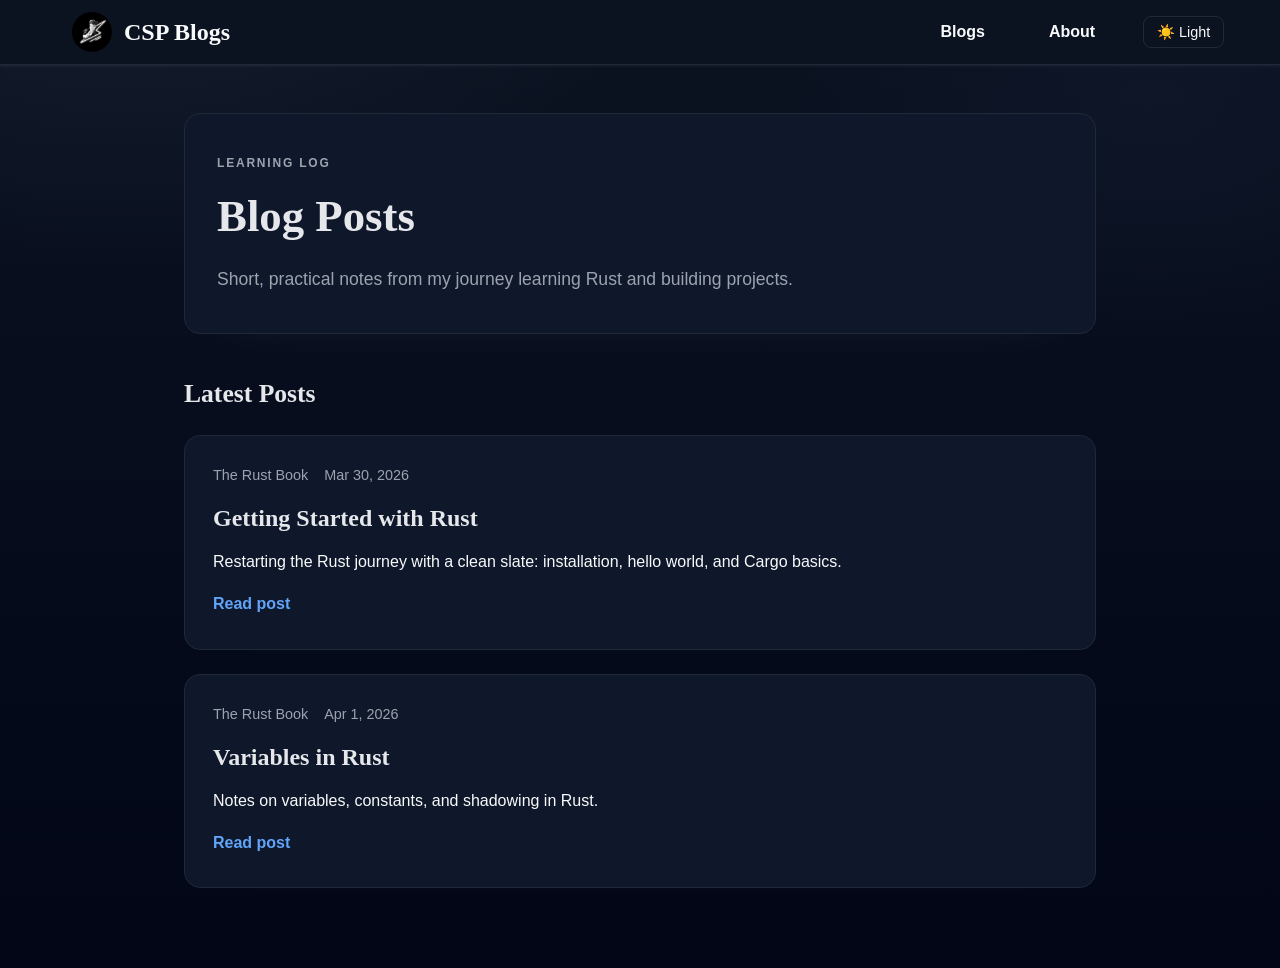
==== index.html @ 83ee53d1 "made it static html + css only" ====
<!DOCTYPE html>
<html lang="en">

<head>
    <meta charset="UTF-8">
    <meta name="viewport" content="width=device-width, initial-scale=1.0">
    <link rel="stylesheet" href="styles.css">
    <title>Blogs</title>
</head>

<body>
    <nav>
    <div>
        <a href="/" id="nav-brand">
            <img src="/favicon.ico" alt="logo" width="32" height="32" />
            CSP Blogs
        </a>
        <div>
            <a href="/blogs">Blogs</a>
            <a href="https://portfolio-seven-iota-23.vercel.app/">About</a>
            <button id="theme-toggle">🌙 Dark</button>
        </div>
    </div>
</nav>

    <main class="page">
        <header class="hero">
            <p class="eyebrow">Learning Log</p>
            <h1>Blog Posts</h1>
            <p class="subtitle">Short, practical notes from my journey learning Rust and building projects.</p>
        </header>

        <section class="list">
            <h2>Latest Posts</h2>
            <div class="cards">
                
                    <article class="card">
                        <div class="card-meta">
                            <span>The Rust Book</span>
                            <span>Mar 30, 2026</span>
                        </div>
                        <h3><a href="/blogs/getting-started-with-rust">Getting Started with Rust</a></h3>
                        <p>Restarting the Rust journey with a clean slate: installation, hello world, and Cargo basics.</p>
                        <a class="card-link" href="/blogs/getting-started-with-rust">Read post</a>
                    </article>
                
                    <article class="card">
                        <div class="card-meta">
                            <span>The Rust Book</span>
                            <span>Apr 1, 2026</span>
                        </div>
                        <h3><a href="/blogs/variables-in-rust">Variables in Rust</a></h3>
                        <p>Notes on variables, constants, and shadowing in Rust.</p>
                        <a class="card-link" href="/blogs/variables-in-rust">Read post</a>
                    </article>
                
            </div>
        </section>
    </main>

    <script src="script.js"></script>
</body>

</html>
---- styles.css ----
/* Use only system fonts; no external imports */

/* Base Theme Variables */
:root {
    --bg-color: #ffffff;
    --text-color: #111827;
    --muted-color: #6b7280;
    --link-hover: #1d4ed8;
    --nav-border: #e5e7eb;
    --shadow-color: rgba(0, 0, 0, 0.08);
    --surface: #ffffff;
    --surface-2: #f8fafc;
    --accent: #0f172a;
    --code-bg: #0b1020;
    --code-text: #e2e8f0;
}

[data-theme="dark"] {
    --bg-color: #0b1220;
    --text-color: #f9fafb;
    --muted-color: #9ca3af;
    --link-hover: #60a5fa;
    --nav-border: #1f2937;
    --shadow-color: rgba(255, 255, 255, 0.08);
    --surface: #0f172a;
    --surface-2: #111827;
    --accent: #e5e7eb;
    --code-bg: #020617;
    --code-text: #e2e8f0;
}

/* Reset */
* {
    margin: 0;
    padding: 0;
    box-sizing: border-box;
    transition: color 0.2s ease, background-color 0.2s ease;
}

body {
    font-family: -apple-system, BlinkMacSystemFont, "Segoe UI", "Roboto", "Helvetica Neue",
        Arial, "Noto Sans", "Liberation Sans", sans-serif;
    color: var(--text-color);
    background: radial-gradient(1200px 800px at 10% -10%, #e0f2fe 0%, rgba(224, 242, 254, 0) 45%),
        radial-gradient(900px 600px at 90% 10%, #fef3c7 0%, rgba(254, 243, 199, 0) 40%),
        linear-gradient(180deg, var(--surface-2) 0%, var(--bg-color) 100%);
    min-height: 100vh;
    line-height: 1.6;
}

html[data-theme="dark"] body {
    background: radial-gradient(1200px 800px at 10% -10%, rgba(30, 41, 59, 0.65) 0%, rgba(30, 41, 59, 0) 45%),
        radial-gradient(900px 600px at 90% 10%, rgba(15, 23, 42, 0.85) 0%, rgba(15, 23, 42, 0) 40%),
        linear-gradient(180deg, #0b1220 0%, #020617 100%);
}

/* Navbar Styles */
nav {
    background-color: var(--bg-color);
    border-bottom: 1px solid var(--nav-border);
    box-shadow: 0 1px 3px 0 var(--shadow-color);
    position: sticky;
    top: 0;
    z-index: 1000;
    color: var(--text-color);
}

nav>div {
    max-width: 1200px;
    margin: 0 auto;
    padding: 0 1rem;
    display: flex;
    justify-content: space-between;
    align-items: center;
    height: 4rem;
}

/* Logo */
nav>div>a img {
    width: 40px;
    height: auto;
    border-radius: 0.375rem;
}

/* Links container */
nav>div>div {
    display: flex;
    gap: 2rem;
    align-items: center;
}

/* Links */
nav a {
    text-decoration: none;
    color: var(--text-color);
    font-weight: 600;
    font-size: 1rem;
    padding: 0.5rem 1rem;
    transition: all 0.2s ease;
    position: relative;
}

nav a:hover {
    color: var(--link-hover);
}

/* Brand */
nav #nav-brand {
    display: flex;
    align-items: center;
    gap: 0.75rem;
    text-decoration: none;
    font-weight: 700;
    font-size: 1.5rem;
    color: var(--text-color);
    font-family: "Times New Roman", "Noto Serif", "Liberation Serif", serif;
}

/* Theme Toggle Button */
nav #theme-toggle {
    cursor: pointer;
    background: none;
    border: 1px solid var(--nav-border);
    border-radius: 0.5rem;
    padding: 0.4rem 0.8rem;
    font-size: 0.9rem;
    transition: all 0.2s ease;
    color: var(--text-color);
}

nav #theme-toggle:hover {
    color: var(--link-hover);
}

.page {
    max-width: 960px;
    margin: 0 auto;
    padding: 3rem 1.5rem 5rem;
}

.hero {
    background: var(--surface);
    border: 1px solid var(--nav-border);
    border-radius: 1rem;
    padding: 2.5rem 2rem;
    box-shadow: 0 20px 60px -40px var(--shadow-color);
}

.eyebrow {
    text-transform: uppercase;
    letter-spacing: 0.15em;
    font-size: 0.75rem;
    color: var(--muted-color);
    font-weight: 600;
}

.hero h1 {
    font-family: "Times New Roman", "Noto Serif", "Liberation Serif", serif;
    font-size: clamp(2.2rem, 3.5vw, 3.2rem);
    margin: 0.5rem 0 0.75rem;
    color: var(--accent);
}

.subtitle {
    font-size: 1.1rem;
    color: var(--muted-color);
    max-width: 40rem;
}

.meta {
    display: flex;
    gap: 1.5rem;
    margin-top: 1.5rem;
    color: var(--muted-color);
    font-size: 0.95rem;
}

.post {
    margin-top: 2.5rem;
    background: var(--surface);
    border: 1px solid var(--nav-border);
    border-radius: 1rem;
    padding: 2.5rem 2rem;
    box-shadow: 0 20px 60px -45px var(--shadow-color);
}

.list {
    margin-top: 2.5rem;
}

.list h2 {
    font-family: "Times New Roman", "Noto Serif", "Liberation Serif", serif;
    font-size: 1.6rem;
    margin-bottom: 1.25rem;
    color: var(--accent);
}

.cards {
    display: grid;
    gap: 1.5rem;
}

.card {
    background: var(--surface);
    border: 1px solid var(--nav-border);
    border-radius: 1rem;
    padding: 1.75rem 1.75rem 2rem;
    box-shadow: 0 18px 50px -45px var(--shadow-color);
}

.card-meta {
    display: flex;
    gap: 1rem;
    color: var(--muted-color);
    font-size: 0.9rem;
    margin-bottom: 0.75rem;
}

.card h3 {
    font-family: "Times New Roman", "Noto Serif", "Liberation Serif", serif;
    font-size: 1.5rem;
    margin-bottom: 0.75rem;
}

.card h3 a {
    color: var(--accent);
    text-decoration: none;
}

.card h3 a:hover {
    color: var(--link-hover);
}

.card p {
    color: var(--text-color);
    margin-bottom: 1rem;
}

.card-link {
    display: inline-flex;
    align-items: center;
    gap: 0.35rem;
    font-weight: 600;
    color: var(--link-hover);
    text-decoration: none;
}

.card-link:hover {
    text-decoration: underline;
}

.post section {
    margin-top: 2rem;
}

.post section:first-of-type {
    margin-top: 0;
}

.post-separator {
    border: none;
    border-top: 1px solid var(--nav-border);
    margin: 2rem 0;
}

.post h2 {
    font-family: "Times New Roman", "Noto Serif", "Liberation Serif", serif;
    font-size: 1.5rem;
    margin-bottom: 0.75rem;
    color: var(--accent);
}

.post p {
    margin-bottom: 1rem;
}

.line-bold {
    font-weight: 600;
}

.line-tone-accent {
    color: var(--accent);
}

.line-tone-muted {
    color: var(--muted-color);
}

.line-tone-warm {
    color: #f59e0b;
}

.highlight {
    display: inline-block;
    padding: 0.05em 0.35em;
    border-radius: 0.45em;
    font-weight: 600;
    background: linear-gradient(120deg, rgba(250, 204, 21, 0.22), rgba(249, 115, 22, 0.18));
    color: inherit;
}

.highlight-strong {
    background: linear-gradient(120deg, rgba(59, 130, 246, 0.22), rgba(14, 165, 233, 0.2));
    border: 1px solid rgba(59, 130, 246, 0.35);
}

.highlight code {
    background: none;
    color: inherit;
    padding: 0;
}

.post ul {
    list-style: square;
    padding-left: 1.25rem;
    color: var(--text-color);
}

.post li {
    margin-bottom: 0.5rem;
}

pre {
    background: var(--code-bg);
    color: var(--code-text);
    padding: 1rem 1.25rem;
    border-radius: 0.75rem;
    overflow-x: auto;
    margin: 1rem 0 1.25rem;
    font-size: 0.95rem;
    position: relative;
}

.copy-btn {
    position: absolute;
    top: 0.75rem;
    right: 0.75rem;
    border: 1px solid rgba(255, 255, 255, 0.2);
    background: rgba(15, 23, 42, 0.8);
    color: #e2e8f0;
    font-size: 0.8rem;
    padding: 0.35rem 0.6rem;
    border-radius: 0.5rem;
    cursor: pointer;
}

.copy-btn:hover {
    background: rgba(30, 41, 59, 0.9);
}

code {
    font-family: "SFMono-Regular", "Menlo", "Consolas", monospace;
}

.closing {
    background: linear-gradient(135deg, rgba(37, 99, 235, 0.08), rgba(14, 165, 233, 0.05));
    border-radius: 0.75rem;
    padding: 1.5rem;
}

@media (max-width: 720px) {
    .meta {
        flex-direction: column;
        gap: 0.5rem;
    }

    .hero,
    .post {
        padding: 2rem 1.5rem;
    }
}
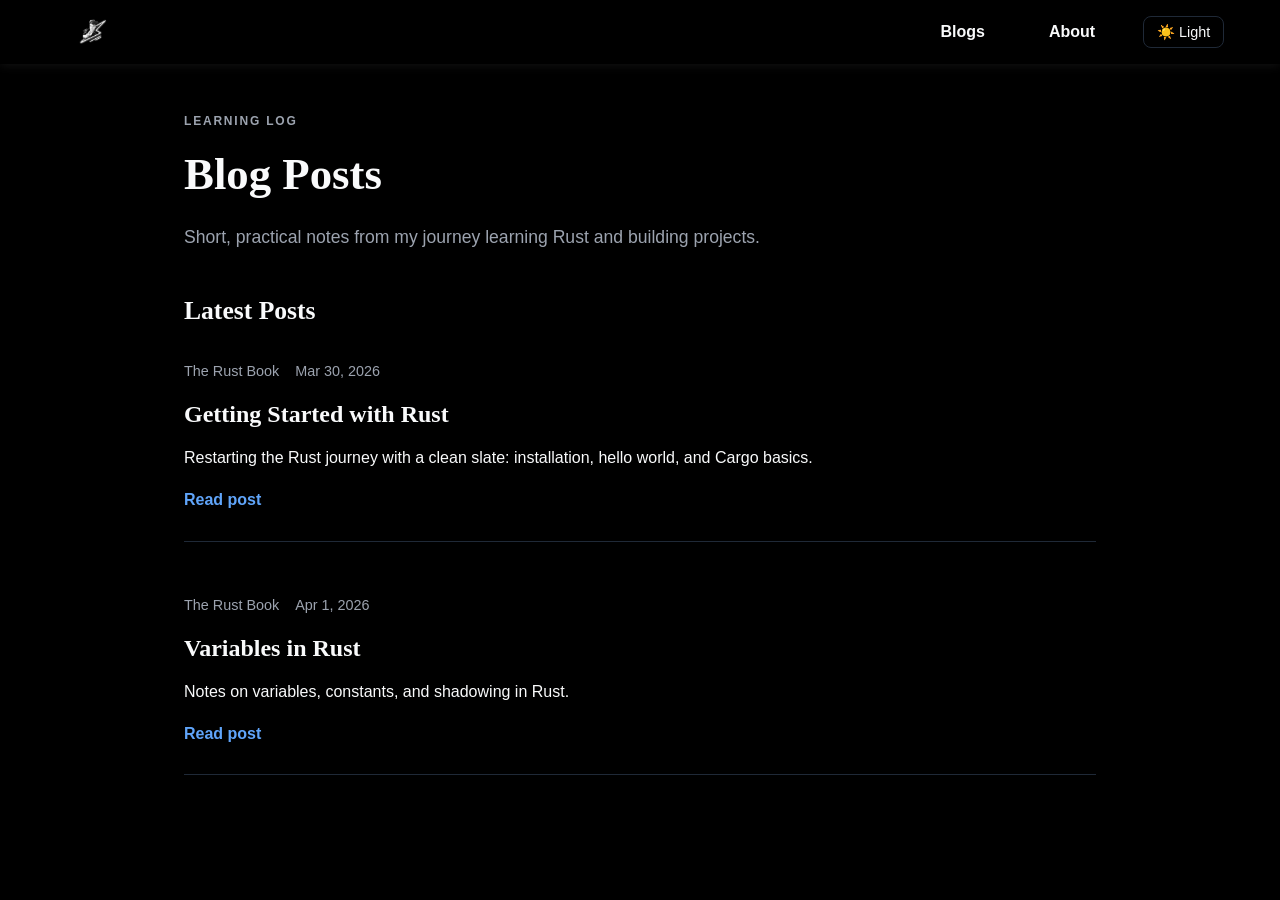
==== commit de1615a5: "css refractor" ====
--- a/index.html
+++ b/index.html
@@ -1,64 +1,54 @@
 <!DOCTYPE html>
 <html lang="en">
-
 <head>
     <meta charset="UTF-8">
     <meta name="viewport" content="width=device-width, initial-scale=1.0">
     <link rel="stylesheet" href="styles.css">
     <title>Blogs</title>
 </head>
-
 <body>
     <nav>
-    <div>
-        <a href="/" id="nav-brand">
-            <img src="/favicon.ico" alt="logo" width="32" height="32" />
-            CSP Blogs
-        </a>
         <div>
-            <a href="/blogs">Blogs</a>
-            <a href="https://portfolio-seven-iota-23.vercel.app/">About</a>
-            <button id="theme-toggle">🌙 Dark</button>
+            <a href="/" id="nav-brand">
+                <img src="/favicon.ico" alt="logo" width="32" height="32" />
+            </a>
+            <div>
+                <a href="/blogs">Blogs</a>
+                <a href="https://portfolio-seven-iota-23.vercel.app/">About</a>
+                <button id="theme-toggle">🌙 Dark</button>
+            </div>
         </div>
-    </div>
-</nav>
-
+    </nav>
     <main class="page">
         <header class="hero">
             <p class="eyebrow">Learning Log</p>
             <h1>Blog Posts</h1>
             <p class="subtitle">Short, practical notes from my journey learning Rust and building projects.</p>
         </header>
-
         <section class="list">
             <h2>Latest Posts</h2>
             <div class="cards">
-                
-                    <article class="card">
-                        <div class="card-meta">
-                            <span>The Rust Book</span>
-                            <span>Mar 30, 2026</span>
-                        </div>
-                        <h3><a href="/blogs/getting-started-with-rust">Getting Started with Rust</a></h3>
-                        <p>Restarting the Rust journey with a clean slate: installation, hello world, and Cargo basics.</p>
-                        <a class="card-link" href="/blogs/getting-started-with-rust">Read post</a>
-                    </article>
-                
-                    <article class="card">
-                        <div class="card-meta">
-                            <span>The Rust Book</span>
-                            <span>Apr 1, 2026</span>
-                        </div>
-                        <h3><a href="/blogs/variables-in-rust">Variables in Rust</a></h3>
-                        <p>Notes on variables, constants, and shadowing in Rust.</p>
-                        <a class="card-link" href="/blogs/variables-in-rust">Read post</a>
-                    </article>
-                
+                <article class="card bottom-separator">
+                    <div class="card-meta">
+                        <span>The Rust Book</span>
+                        <span>Mar 30, 2026</span>
+                    </div>
+                    <h3><a href="/blogs/getting-started-with-rust">Getting Started with Rust</a></h3>
+                    <p>Restarting the Rust journey with a clean slate: installation, hello world, and Cargo basics.</p>
+                    <a class="card-link" href="/blogs/getting-started-with-rust">Read post</a>
+                </article>
+                <article class="card bottom-separator">
+                    <div class="card-meta">
+                        <span>The Rust Book</span>
+                        <span>Apr 1, 2026</span>
+                    </div>
+                    <h3><a href="/blogs/variables-in-rust">Variables in Rust</a></h3>
+                    <p>Notes on variables, constants, and shadowing in Rust.</p>
+                    <a class="card-link" href="/blogs/variables-in-rust">Read post</a>
+                </article>
             </div>
         </section>
     </main>
-
     <script src="script.js"></script>
 </body>
-
-</html>
+</html>
--- a/styles.css
+++ b/styles.css
@@ -2,31 +2,34 @@
 
 /* Base Theme Variables */
 :root {
-    --bg-color: #ffffff;
+    --font-sans: -apple-system, BlinkMacSystemFont, "Segoe UI", "Roboto", "Helvetica Neue", Arial,
+        "Noto Sans", "Liberation Sans", sans-serif;
+    --font-serif: "Times New Roman", "Noto Serif", "Liberation Serif", serif;
+    --font-mono: "SFMono-Regular", "Menlo", "Consolas", monospace;
+
     --text-color: #111827;
     --muted-color: #6b7280;
     --link-hover: #1d4ed8;
     --nav-border: #e5e7eb;
     --shadow-color: rgba(0, 0, 0, 0.08);
-    --surface: #ffffff;
-    --surface-2: #f8fafc;
-    --accent: #0f172a;
     --code-bg: #0b1020;
     --code-text: #e2e8f0;
+    --code-btn-bg: rgba(15, 23, 42, 0.85);
+    --code-btn-border: rgba(15, 23, 42, 0.45);
+    --code-btn-hover: rgba(30, 41, 59, 0.95);
 }
 
 [data-theme="dark"] {
-    --bg-color: #0b1220;
     --text-color: #f9fafb;
     --muted-color: #9ca3af;
     --link-hover: #60a5fa;
     --nav-border: #1f2937;
     --shadow-color: rgba(255, 255, 255, 0.08);
-    --surface: #0f172a;
-    --surface-2: #111827;
-    --accent: #e5e7eb;
-    --code-bg: #020617;
+    --code-bg: #0b0b0b;
     --code-text: #e2e8f0;
+    --code-btn-bg: rgba(17, 24, 39, 0.9);
+    --code-btn-border: rgba(31, 41, 55, 0.9);
+    --code-btn-hover: rgba(31, 41, 55, 1);
 }
 
 /* Reset */
@@ -38,31 +41,23 @@
 }
 
 body {
-    font-family: -apple-system, BlinkMacSystemFont, "Segoe UI", "Roboto", "Helvetica Neue",
-        Arial, "Noto Sans", "Liberation Sans", sans-serif;
+    font-family: var(--font-sans);
     color: var(--text-color);
-    background: radial-gradient(1200px 800px at 10% -10%, #e0f2fe 0%, rgba(224, 242, 254, 0) 45%),
-        radial-gradient(900px 600px at 90% 10%, #fef3c7 0%, rgba(254, 243, 199, 0) 40%),
-        linear-gradient(180deg, var(--surface-2) 0%, var(--bg-color) 100%);
+    background: 000000;
     min-height: 100vh;
     line-height: 1.6;
 }
 
 html[data-theme="dark"] body {
-    background: radial-gradient(1200px 800px at 10% -10%, rgba(30, 41, 59, 0.65) 0%, rgba(30, 41, 59, 0) 45%),
-        radial-gradient(900px 600px at 90% 10%, rgba(15, 23, 42, 0.85) 0%, rgba(15, 23, 42, 0) 40%),
-        linear-gradient(180deg, #0b1220 0%, #020617 100%);
+    background: #000000;
 }
 
 /* Navbar Styles */
 nav {
-    background-color: var(--bg-color);
-    border-bottom: 1px solid var(--nav-border);
-    box-shadow: 0 1px 3px 0 var(--shadow-color);
+    box-shadow: 0 1px 10px 0 var(--shadow-color);
     position: sticky;
     top: 0;
     z-index: 1000;
-    color: var(--text-color);
 }
 
 nav>div {
@@ -113,7 +108,7 @@
     font-weight: 700;
     font-size: 1.5rem;
     color: var(--text-color);
-    font-family: "Times New Roman", "Noto Serif", "Liberation Serif", serif;
+    font-family: var(--font-serif);
 }
 
 /* Theme Toggle Button */
@@ -138,14 +133,6 @@
     padding: 3rem 1.5rem 5rem;
 }
 
-.hero {
-    background: var(--surface);
-    border: 1px solid var(--nav-border);
-    border-radius: 1rem;
-    padding: 2.5rem 2rem;
-    box-shadow: 0 20px 60px -40px var(--shadow-color);
-}
-
 .eyebrow {
     text-transform: uppercase;
     letter-spacing: 0.15em;
@@ -154,17 +141,15 @@
     font-weight: 600;
 }
 
-.hero h1 {
-    font-family: "Times New Roman", "Noto Serif", "Liberation Serif", serif;
-    font-size: clamp(2.2rem, 3.5vw, 3.2rem);
-    margin: 0.5rem 0 0.75rem;
-    color: var(--accent);
-}
-
 .subtitle {
     font-size: 1.1rem;
     color: var(--muted-color);
-    max-width: 40rem;
+}
+
+.hero h1 {
+    font-family: var(--font-serif);
+    font-size: clamp(2.2rem, 3.5vw, 3.2rem);
+    margin: 0.5rem 0 0.75rem;
 }
 
 .meta {
@@ -177,11 +162,6 @@
 
 .post {
     margin-top: 2.5rem;
-    background: var(--surface);
-    border: 1px solid var(--nav-border);
-    border-radius: 1rem;
-    padding: 2.5rem 2rem;
-    box-shadow: 0 20px 60px -45px var(--shadow-color);
 }
 
 .list {
@@ -189,10 +169,8 @@
 }
 
 .list h2 {
-    font-family: "Times New Roman", "Noto Serif", "Liberation Serif", serif;
+    font-family: var(--font-serif);
     font-size: 1.6rem;
-    margin-bottom: 1.25rem;
-    color: var(--accent);
 }
 
 .cards {
@@ -201,11 +179,7 @@
 }
 
 .card {
-    background: var(--surface);
-    border: 1px solid var(--nav-border);
-    border-radius: 1rem;
-    padding: 1.75rem 1.75rem 2rem;
-    box-shadow: 0 18px 50px -45px var(--shadow-color);
+    padding: 1.75rem 0;
 }
 
 .card-meta {
@@ -217,29 +191,21 @@
 }
 
 .card h3 {
-    font-family: "Times New Roman", "Noto Serif", "Liberation Serif", serif;
     font-size: 1.5rem;
     margin-bottom: 0.75rem;
+    font-family: var(--font-serif);
 }
 
 .card h3 a {
-    color: var(--accent);
+    color: var(--text-color);
     text-decoration: none;
-}
-
-.card h3 a:hover {
-    color: var(--link-hover);
-}
+}   
 
 .card p {
-    color: var(--text-color);
     margin-bottom: 1rem;
 }
 
 .card-link {
-    display: inline-flex;
-    align-items: center;
-    gap: 0.35rem;
     font-weight: 600;
     color: var(--link-hover);
     text-decoration: none;
@@ -257,63 +223,30 @@
     margin-top: 0;
 }
 
-.post-separator {
-    border: none;
-    border-top: 1px solid var(--nav-border);
-    margin: 2rem 0;
+.bottom-separator {
+    border-bottom: 1px solid var(--nav-border);
 }
 
 .post h2 {
-    font-family: "Times New Roman", "Noto Serif", "Liberation Serif", serif;
     font-size: 1.5rem;
     margin-bottom: 0.75rem;
-    color: var(--accent);
+    font-family: var(--font-serif);
 }
 
 .post p {
     margin-bottom: 1rem;
 }
 
-.line-bold {
+.bold {
     font-weight: 600;
 }
 
-.line-tone-accent {
-    color: var(--accent);
-}
-
-.line-tone-muted {
-    color: var(--muted-color);
-}
-
-.line-tone-warm {
+.text-warm {
     color: #f59e0b;
 }
 
-.highlight {
-    display: inline-block;
-    padding: 0.05em 0.35em;
-    border-radius: 0.45em;
-    font-weight: 600;
-    background: linear-gradient(120deg, rgba(250, 204, 21, 0.22), rgba(249, 115, 22, 0.18));
-    color: inherit;
-}
-
-.highlight-strong {
-    background: linear-gradient(120deg, rgba(59, 130, 246, 0.22), rgba(14, 165, 233, 0.2));
-    border: 1px solid rgba(59, 130, 246, 0.35);
-}
-
-.highlight code {
-    background: none;
-    color: inherit;
-    padding: 0;
-}
-
 .post ul {
-    list-style: square;
-    padding-left: 1.25rem;
-    color: var(--text-color);
+    list-style: inside;
 }
 
 .post li {
@@ -335,8 +268,8 @@
     position: absolute;
     top: 0.75rem;
     right: 0.75rem;
-    border: 1px solid rgba(255, 255, 255, 0.2);
-    background: rgba(15, 23, 42, 0.8);
+    border: 1px solid var(--code-btn-border);
+    background: var(--code-btn-bg);
     color: #e2e8f0;
     font-size: 0.8rem;
     padding: 0.35rem 0.6rem;
@@ -345,20 +278,70 @@
 }
 
 .copy-btn:hover {
-    background: rgba(30, 41, 59, 0.9);
+    background: var(--code-btn-hover);
 }
 
 code {
-    font-family: "SFMono-Regular", "Menlo", "Consolas", monospace;
-}
-
-.closing {
-    background: linear-gradient(135deg, rgba(37, 99, 235, 0.08), rgba(14, 165, 233, 0.05));
-    border-radius: 0.75rem;
-    padding: 1.5rem;
+    font-family: var(--font-mono);
 }
 
 @media (max-width: 720px) {
+    body {
+        font-size: 0.98rem;
+    }
+
+    nav a {
+        font-size: 0.95rem;
+    }
+
+    nav #nav-brand {
+        font-size: 1.25rem;
+    }
+
+    .subtitle {
+        font-size: 1.02rem;
+    }
+
+    .hero h1 {
+        font-size: clamp(1.9rem, 6vw, 2.6rem);
+    }
+
+    .list h2,
+    .post h2,
+    .card h3 {
+        font-size: 1.35rem;
+    }
+
+    .meta,
+    .card-meta {
+        font-size: 0.9rem;
+    }
+
+    pre {
+        font-size: 0.9rem;
+    }
+
+    .copy-btn {
+        font-size: 0.75rem;
+    }
+
+    nav>div {
+        padding: 0 0.75rem;
+        height: 3.5rem;
+    }
+
+    nav a {
+        padding: 0.4rem 0.7rem;
+    }
+
+    nav #theme-toggle {
+        padding: 0.35rem 0.7rem;
+    }
+
+    .page {
+        padding: 2.5rem 1.25rem 4rem;
+    }
+
     .meta {
         flex-direction: column;
         gap: 0.5rem;
@@ -368,4 +351,132 @@
     .post {
         padding: 2rem 1.5rem;
     }
-}
+
+    .card {
+        padding: 1.5rem 0;
+    }
+
+    pre {
+        padding: 0.85rem 1rem;
+    }
+
+    .copy-btn {
+        top: 0.6rem;
+        right: 0.6rem;
+        padding: 0.3rem 0.55rem;
+    }
+}
+
+@media (max-width: 900px) {
+    .hero h1 {
+        font-size: clamp(2rem, 4.5vw, 3rem);
+    }
+
+    .page {
+        padding: 2.75rem 1.25rem 4.5rem;
+    }
+}
+
+@media (max-width: 480px) {
+    body {
+        font-size: 0.95rem;
+    }
+
+    nav a {
+        font-size: 0.92rem;
+    }
+
+    nav #nav-brand {
+        font-size: 1.15rem;
+    }
+
+    .subtitle {
+        font-size: 0.98rem;
+    }
+
+    .hero h1 {
+        font-size: clamp(1.7rem, 8vw, 2.4rem);
+    }
+
+    .list h2,
+    .post h2,
+    .card h3 {
+        font-size: 1.25rem;
+    }
+
+    .meta,
+    .card-meta {
+        font-size: 0.85rem;
+    }
+
+    pre {
+        font-size: 0.85rem;
+    }
+
+    .copy-btn {
+        font-size: 0.72rem;
+    }
+
+    nav>div {
+        padding: 0 0.6rem;
+        height: 3.25rem;
+    }
+
+    nav a {
+        padding: 0.35rem 0.55rem;
+    }
+
+    nav #theme-toggle {
+        padding: 0.3rem 0.6rem;
+    }
+
+    .page {
+        padding: 2.25rem 1rem 3.5rem;
+    }
+
+    .hero,
+    .post {
+        padding: 1.5rem 1rem;
+    }
+
+    .cards {
+        gap: 1rem;
+    }
+
+    .card {
+        padding: 1.25rem 0;
+    }
+
+    pre {
+        padding: 0.75rem 0.9rem;
+    }
+
+    .copy-btn {
+        top: 0.5rem;
+        right: 0.5rem;
+        padding: 0.28rem 0.5rem;
+    }
+}
+
+@media (max-width: 360px) {
+    nav a {
+        font-size: 0.88rem;
+    }
+
+    nav #nav-brand {
+        font-size: 1.05rem;
+    }
+
+    .hero h1 {
+        font-size: clamp(1.6rem, 9vw, 2.2rem);
+    }
+
+    .page {
+        padding: 2rem 0.85rem 3rem;
+    }
+
+    .hero,
+    .post {
+        padding: 1.25rem 0.85rem;
+    }
+}
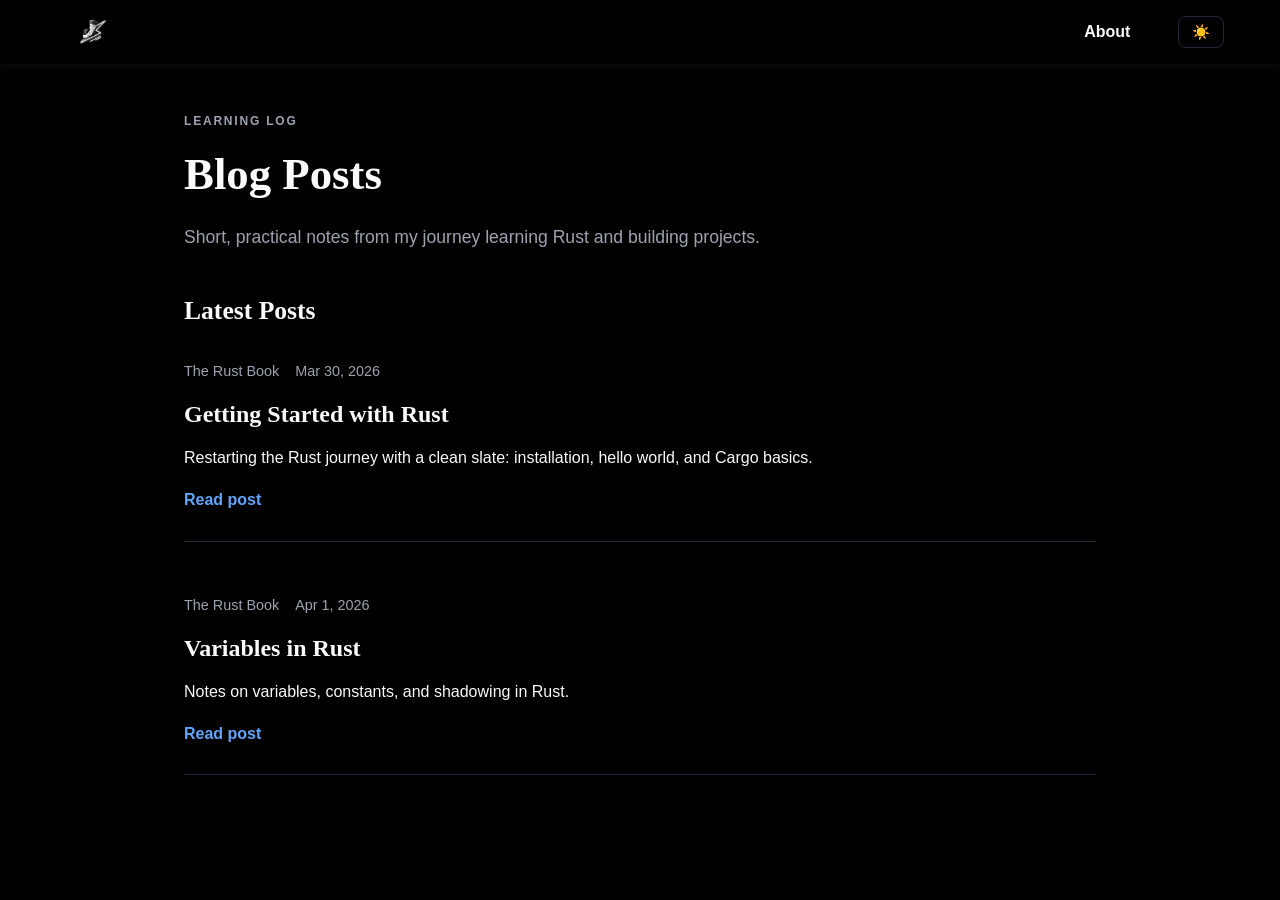
==== commit 352e7672: "fixed css and few html tags" ====
--- a/index.html
+++ b/index.html
@@ -13,9 +13,8 @@
                 <img src="/favicon.ico" alt="logo" width="32" height="32" />
             </a>
             <div>
-                <a href="/blogs">Blogs</a>
                 <a href="https://portfolio-seven-iota-23.vercel.app/">About</a>
-                <button id="theme-toggle">🌙 Dark</button>
+                <button id="theme-toggle">🌙</button>
             </div>
         </div>
     </nav>
--- a/styles.css
+++ b/styles.css
@@ -7,6 +7,7 @@
     --font-serif: "Times New Roman", "Noto Serif", "Liberation Serif", serif;
     --font-mono: "SFMono-Regular", "Menlo", "Consolas", monospace;
 
+    --bg-color: #ffffff;
     --text-color: #111827;
     --muted-color: #6b7280;
     --link-hover: #1d4ed8;
@@ -20,6 +21,7 @@
 }
 
 [data-theme="dark"] {
+    --bg-color: #000000;
     --text-color: #f9fafb;
     --muted-color: #9ca3af;
     --link-hover: #60a5fa;
@@ -54,6 +56,7 @@
 
 /* Navbar Styles */
 nav {
+    background-color: var(--bg-color);
     box-shadow: 0 1px 10px 0 var(--shadow-color);
     position: sticky;
     top: 0;
@@ -344,12 +347,8 @@
 
     .meta {
         flex-direction: column;
+        margin-top: 0.5rem;
         gap: 0.5rem;
-    }
-
-    .hero,
-    .post {
-        padding: 2rem 1.5rem;
     }
 
     .card {
@@ -365,6 +364,10 @@
         right: 0.6rem;
         padding: 0.3rem 0.55rem;
     }
+
+    .post section {
+        margin-top: 1rem;
+    }
 }
 
 @media (max-width: 900px) {
@@ -434,11 +437,6 @@
         padding: 2.25rem 1rem 3.5rem;
     }
 
-    .hero,
-    .post {
-        padding: 1.5rem 1rem;
-    }
-
     .cards {
         gap: 1rem;
     }
@@ -474,9 +472,4 @@
     .page {
         padding: 2rem 0.85rem 3rem;
     }
-
-    .hero,
-    .post {
-        padding: 1.25rem 0.85rem;
-    }
-}
+}
